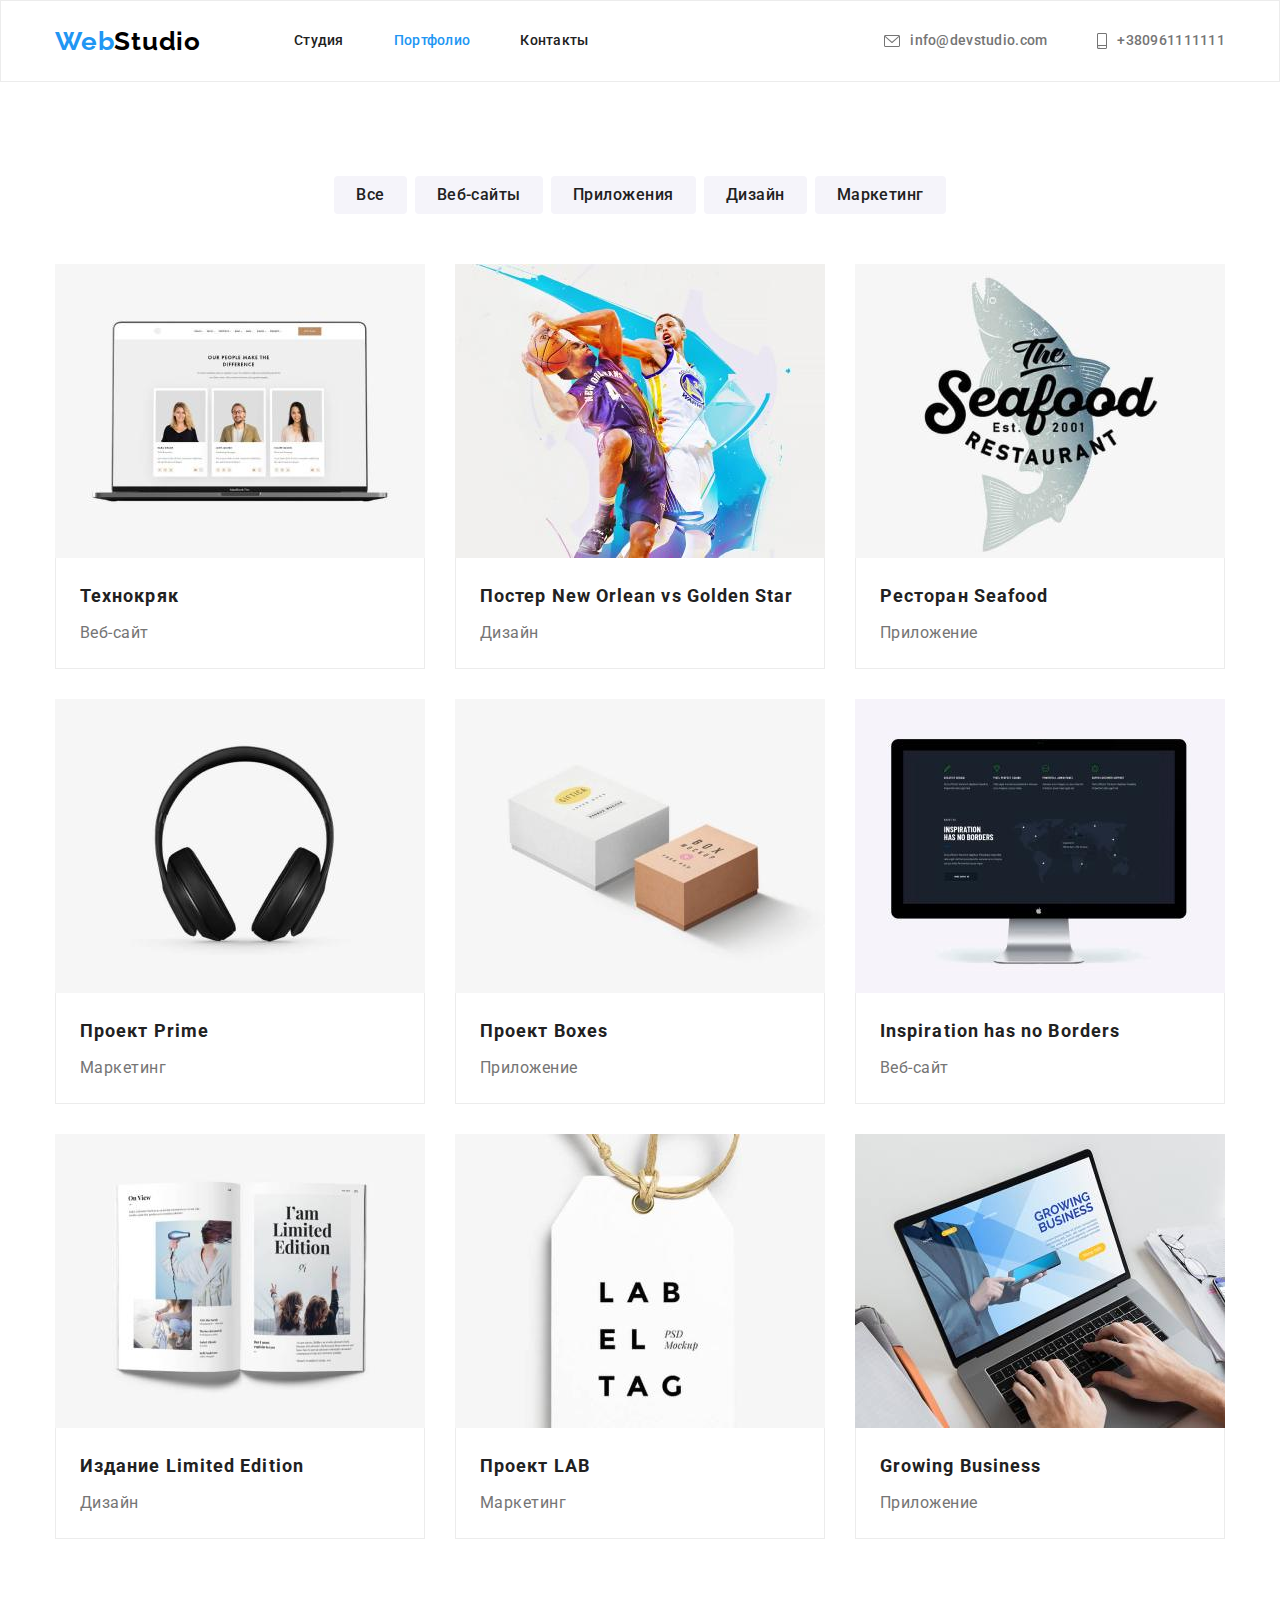
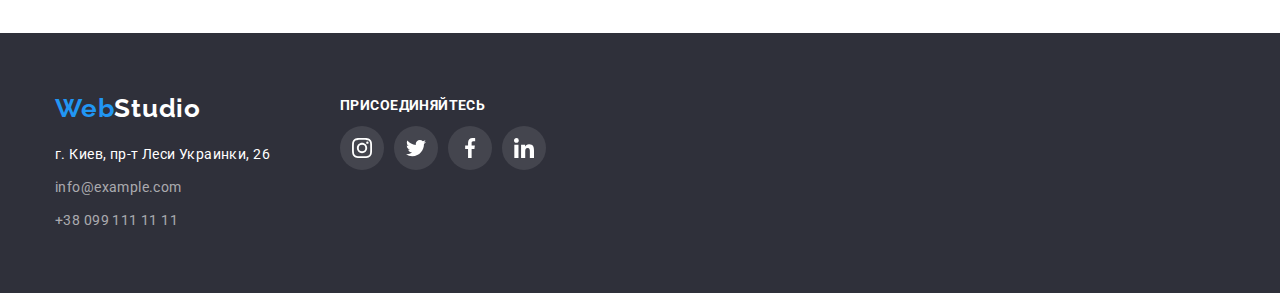
==== portfolio.html @ 05004d7f "copied hm-4" ====
<!DOCTYPE html>
<html lang="ru">
  <head>
    <meta charset="UTF-8" />
    <meta http-equiv="X-UA-Compatible" content="IE=edge" />
    <meta name="viewport" content="width=device-width, initial-scale=1.0" />
    <title>Портфолио</title>
    <link rel="preconnect" href="https://fonts.googleapis.com" />
    <link rel="preconnect" href="https://fonts.gstatic.com" crossorigin />
    <link
      href="https://fonts.googleapis.com/css2?family=Raleway:wght@700&family=Roboto:wght@400;500;700;900&display=swap"
      rel="stylesheet"
    />
    <link
      rel="stylesheet"
      href="https://cdnjs.cloudflare.com/ajax/libs/modern-normalize/1.1.0/modern-normalize.css"
    />
    <link rel="stylesheet" href="./css/styles.css" />
  </head>
  <body>
    <header class="header">
      <div class="container header-container">
        <a class="logo link" href="./" lang="en">
          <span class="logo-web">Web</span><span class="logo-primary">Studio</span>
        </a>
        <nav class="navigation">
          <ul class="nav-list list">
            <li class="nav-item">
              <a class="nav-link link" href="./">Студия</a>
            </li>
            <li class="nav-item">
              <a class="nav-link link current" href="./portfolio.html">Портфолио</a>
            </li>
            <li class="nav-item">
              <a class="nav-link link" href="">Контакты</a>
            </li>
          </ul>
        </nav>
        <ul class="contacts list">
          <li class="contact-item">
            <a class="contact-link link" href="mailto:info@devstudio.com">
              <svg class="contact-icon" width="16" height="12">
                <use href="./images/icons.svg#envelope"></use>
              </svg>
              info@devstudio.com</a
            >
          </li>
          <li>
            <a class="contact-link link" href="tel:+380961111111">
              <svg class="contact-icon" width="10" height="16">
                <use href="./images/icons.svg#smartphone"></use>
              </svg>
              +380961111111</a
            >
          </li>
        </ul>
      </div>
    </header>

    <main>
      <section class="section portfolio">
        <div class="container">
          <h1 class="visually-hidden">Наши работы</h1>
          <ul class="filter-list list">
            <li class="filter-item-btn">
              <button class="secondary-btn" type="button">Все</button>
            </li>
            <li class="filter-item-btn">
              <button class="secondary-btn" type="button">Веб-сайты</button>
            </li>
            <li class="filter-item-btn">
              <button class="secondary-btn" type="button">Приложения</button>
            </li>
            <li class="filter-item-btn">
              <button class="secondary-btn" type="button">Дизайн</button>
            </li>
            <li class="filter-item-btn">
              <button class="secondary-btn" type="button">Маркетинг</button>
            </li>
          </ul>
          <ul class="portfolio-list list">
            <li class="portfolio-item">
              <a class="portfolio-link link" href="">
                <img src="./images/tehnokrak.jpg" alt="Технокряк" width="370" height="294" />
                <div class="portfolio-tex">
                  <h2 class="portfolio-item-title">Технокряк</h2>
                  <p class="portfolio-item-text">Веб-сайт</p>
                </div>
              </a>
            </li>
            <li class="portfolio-item">
              <a class="portfolio-link link" href="">
                <img src="./images/poster.jpg" alt="Постер" width="370" height="294" />
                <div class="portfolio-tex">
                  <h2 class="portfolio-item-title">
                    Постер <span lang="en">New Orlean vs Golden Star</span>
                  </h2>
                  <p class="portfolio-item-text">Дизайн</p>
                </div>
              </a>
            </li>
            <li class="portfolio-item">
              <a class="portfolio-link link" href="">
                <img src="./images/seafood.jpg" alt="Ресторан" width="370" height="294" />
                <div class="portfolio-tex">
                  <h2 class="portfolio-item-title">Ресторан <span lang="en">Seafood</span></h2>
                  <p class="portfolio-item-text">Приложение</p>
                </div>
              </a>
            </li>
            <li class="portfolio-item">
              <a class="portfolio-link link" href="">
                <img src="./images/prime.jpg" alt="Наушники" width="370" height="294" />
                <div class="portfolio-tex">
                  <h2 class="portfolio-item-title">Проект <span lang="en">Prime</span></h2>
                  <p class="portfolio-item-text">Маркетинг</p>
                </div>
              </a>
            </li>
            <li class="portfolio-item">
              <a class="portfolio-link link" href="">
                <img src="./images/boxes.jpg" alt="Коробки" width="370" height="294" />
                <div class="portfolio-tex">
                  <h2 class="portfolio-item-title">Проект <span lang="en">Boxes</span></h2>
                  <p class="portfolio-item-text" lang="en">Приложение</p>
                </div>
              </a>
            </li>
            <li class="portfolio-item">
              <a class="portfolio-link link" href="">
                <img src="./images/Inspiration.jpg" alt="Монитор" width="370" height="294" />
                <div class="portfolio-tex">
                  <h2 class="portfolio-item-title" lang="en">Inspiration has no Borders</h2>
                  <p class="portfolio-item-text">Веб-сайт</p>
                </div>
              </a>
            </li>
            <li class="portfolio-item">
              <a class="portfolio-link link" href="">
                <img src="./images/limited.jpg" alt="Журнал" width="370" height="294" />
                <div class="portfolio-tex">
                  <h2 class="portfolio-item-title">
                    Издание <span lang="en">Limited Edition</span>
                  </h2>
                  <p class="portfolio-item-text">Дизайн</p>
                </div>
              </a>
            </li>
            <li class="portfolio-item">
              <a class="portfolio-link link" href="">
                <img src="./images/lab.jpg" alt="Бирка" width="370" height="294" />
                <div class="portfolio-tex">
                  <h2 class="portfolio-item-title">Проект <span lang="en">LAB</span></h2>
                  <p class="portfolio-item-text">Маркетинг</p>
                </div>
              </a>
            </li>
            <li class="portfolio-item">
              <a class="portfolio-link link" href="">
                <img src="./images/business.jpg" alt="Ноутбук" width="370" height="294" />
                <div class="portfolio-tex">
                  <h2 class="portfolio-item-title" lang="en">Growing Business</h2>
                  <p class="portfolio-item-text">Приложение</p>
                </div>
              </a>
            </li>
          </ul>
        </div>
      </section>
    </main>

    <footer class="footer">
      <div class="container footer-container">
        <div>
          <a class="logo link" href="./" lang="en">
            <span class="logo-web">Web</span><span class="logo-secondary">Studio</span>
          </a>
          <address class="address">
            <ul class="footer-contact-list list">
              <li class="footer-contact-item">
                <a
                  class="map link"
                  href="https://www.google.com.ua/maps/place/%D0%B1%D1%83%D0%BB.+%D0%9B%D0%B5%D1%81%D0%B8+%D0%A3%D0%BA%D1%80%D0%B0%D0%B8%D0%BD%D0%BA%D0%B8,+26,+%D0%9A%D0%B8%D0%B5%D0%B2,+02000/@50.4265841,30.5361971,17z/data=!4m13!1m7!3m6!1s0x40d4cf0e033ecbe9:0x57a4dffefec77da0!2z0LHRg9C7LiDQm9C10YHQuCDQo9C60YDQsNC40L3QutC4LCAyNiwg0JrQuNC10LIsIDAyMDAw!3b1!8m2!3d50.4265807!4d30.5383858!3m4!1s0x40d4cf0e033ecbe9:0x57a4dffefec77da0!8m2!3d50.4265807!4d30.5383858?hl=ru"
                  >г. Киев, пр-т Леси Украинки, 26</a
                >
              </li>
              <li class="footer-contact-item">
                <a class="footer-contact link" href="mailto:info@example.com">info@example.com</a>
              </li>
              <li class="footer-contact-item">
                <a class="footer-contact link" href="tel:+380991111111">+38 099 111 11 11</a>
              </li>
            </ul>
          </address>
        </div>
        <div class="join-us">
          <p class="join-us-text">присоединяйтесь</p>
          <ul class="join-us-list list">
            <li class="join-us-item">
              <a href="" class="join-us-link">
                <svg class="join-us-icon" width="20" height="20">
                  <use href="./images/icons.svg#instagram"></use>
                </svg>
              </a>
            </li>
            <li class="join-us-item">
              <a href="" class="join-us-link">
                <svg class="join-us-icon" width="20" height="20">
                  <use href="./images/icons.svg#twitter"></use>
                </svg>
              </a>
            </li>
            <li class="join-us-item">
              <a href="" class="join-us-link">
                <svg class="join-us-icon" width="20" height="20">
                  <use href="./images/icons.svg#facebook"></use>
                </svg>
              </a>
            </li>
            <li class="join-us-item">
              <a href="" class="join-us-link">
                <svg class="join-us-icon" width="20" height="20">
                  <use href="./images/icons.svg#linkedin"></use>
                </svg>
              </a>
            </li>
          </ul>
        </div>
      </div>
    </footer>
  </body>
</html>
---- css/styles.css ----
:root {
  --main-title-color: #212121;
  --second-title-color: #2196f3;
  --first-text-color: #757575;
  --second-text-color: #ffffff;
  --background-main: #ffffff;
  --background-hero: #2f303a;
  --background-section-three: #f5f4fa;
  --text-logo-primary: #000000;
  --main-border: #ececec;
  --main-social-icon-color: #afb1b8;
  --background-join-us: rgba(255, 255, 255, 0.1);
}
p,
h1,
h2,
h3,
h4,
h5,
h6 {
  margin: 0px;
}
ul {
  margin: 0px;
  padding: 0px;
}
button {
  cursor: pointer;
}
img {
  display: block;
  max-width: 100%;
  height: auto;
}

.container {
  width: 1200px;
  padding: 0 15px;
  margin: 0 auto;
}

body {
  margin: 0 auto;

  font-family: Roboto, sans-serif;
  color: var(--first-text-color);
  background-color: var(--background-main);
}

.list {
  list-style: none;
}
.link {
  text-decoration: none;
}
.visually-hidden {
  position: absolute;
  white-space: nowrap;
  width: 1px;
  height: 1px;
  overflow: hidden;
  border: 0;
  padding: 0;
  clip: rect(0 0 0 0);
  clip-path: inset(50%);
  margin: -1px;
}

.section {
  padding: 94px 0;
}

/* -------------------HEADER---------------------- */

.header {
  border: 1px solid var(--main-border);
}
.header-container {
  display: flex;
  align-items: center;
}

.logo {
  font-family: Raleway;
  font-weight: 700;
  font-size: 26px;
  line-height: 1.19;
  letter-spacing: 0.03em;
}

.logo:hover,
.logo:focus {
  color: var(--second-title-color);
}
.logo-web {
  color: var(--second-title-color);
}
.logo-primary {
  color: var(--text-logo-primary);
}

.navigation {
  margin-left: 93px;
}
.nav-list {
  display: flex;
  align-items: center;
}

.nav-item:not(:last-child) {
  margin-right: 50px;
}

.nav-link {
  display: block;
  padding: 32px 0;

  font-weight: 500;
  font-size: 14px;
  line-height: 1.14;
  letter-spacing: 0.02em;
  color: var(--main-title-color);
}

.nav-link:hover,
.nav-link:focus {
  color: var(--second-title-color);
}
.nav-link.current {
  color: var(--second-title-color);
}

.contacts {
  display: flex;
  align-items: center;
  margin-left: auto;
}
.contact-item:not(:last-child) {
  margin-right: 50px;
}
.contact-link {
  display: flex;
  justify-content: center;
  align-items: center;

  font-weight: 500;
  font-size: 14px;
  line-height: 1.14;
  letter-spacing: 0.02em;
  color: var(--first-text-color);
}

.contact-link:hover,
.contact-link:focus {
  color: var(--second-title-color);
}

.contact-icon {
  margin-right: 10px;
  fill: currentColor;
}

/* -----------------------HERO------------------- */

.hero {
  padding: 200px 0;
  background-color: var(--background-hero);
  text-align: center;

  max-width: 1600px;
  margin: 0 auto;
  background-image: linear-gradient(to right, rgba(47, 48, 58, 0.4), rgba(47, 48, 58, 0.4)),
    url('../images/hero.jpg');

  background-repeat: no-repeat;
  background-position: center;
  background-size: cover;
}

.primary-title {
  margin: 0 auto 30px;
  max-width: 696px;

  font-weight: 900;
  font-size: 44px;
  line-height: 1.36;
  letter-spacing: 0.06em;
  text-transform: uppercase;
  color: var(--second-text-color);
}
.primary-btn {
  min-width: 136px;
  padding: 10px 30px;
  border: 0;
  border-radius: 4px;
  box-shadow: 0px 4px 4px rgba(0, 0, 0, 0.15);

  font-family: inherit;
  font-weight: 700;
  font-size: 16px;
  line-height: 1.87;
  letter-spacing: 0.06em;
  color: var(--second-text-color);
  background-color: var(--second-title-color);
}

/* ------------------FEATURES--------------------- */
.features {
  padding-bottom: 47px;
}
.features-list {
  display: flex;
  align-items: center;
}

.feature-item {
  flex-basis: calc(100% / 4);
}

.feature-item:not(:last-child) {
  margin-right: 30px;
}

.feature-item-icon {
  display: flex;
  justify-content: center;
  padding: 25px 0;

  margin-bottom: 30px;
  border-radius: 4px;
  background-color: var(--background-section-three);
}

.features-title {
  margin-bottom: 10px;

  font-weight: 700;
  font-size: 14px;
  line-height: 1.14;
  letter-spacing: 0.03em;
  text-transform: uppercase;
  color: var(--main-title-color);
}
.features-text {
  max-width: 270px;

  font-size: 14px;
  line-height: 1.71;
  letter-spacing: 0.03em;
}

/* --------------------WORKS----AND----TEAM---------- */
.works {
  padding-top: 47px;
}

.team {
  background-color: var(--background-section-three);
}

.section-title {
  margin-bottom: 50px;

  font-weight: 700;
  font-size: 36px;
  line-height: 1.16;
  text-align: center;
  letter-spacing: 0.03em;
  color: var(--main-title-color);
}

.works-list,
.team-list {
  display: flex;
  align-items: center;
}
.work-item {
  flex-basis: calc(100% / 3);
}
.work-item:not(:last-child) {
  margin-right: 30px;
}
.team-item {
  flex-basis: calc(100% / 4);

  background: var(--background-main);

  box-shadow: 0px 1px 3px rgba(0, 0, 0, 0.12), 0px 1px 1px rgba(0, 0, 0, 0.14),
    0px 2px 1px rgba(0, 0, 0, 0.2);
  border-radius: 0px 0px 4px 4px;
}

.team-item:not(:last-child) {
  margin-right: 30px;
}

.teammate-content {
  padding: 30px 0;
}

.teammate-name {
  margin-bottom: 10px;

  font-weight: 500;
  font-size: 16px;
  line-height: 1.18;
  text-align: center;
  letter-spacing: 0.03em;

  color: var(--main-title-color);
}

.teammate-position {
  font-size: 16px;
  line-height: 1.18;
  text-align: center;
  letter-spacing: 0.03em;
}

.teammate-social-list {
  display: flex;
  justify-content: center;
  margin-top: 16px;
}

.teammate-social-item {
  width: 44px;
  height: 44px;
}

.teammate-social-item + .teammate-social-item {
  margin-left: 10px;
}

.teammate-social-link {
  width: 100%;
  height: 100%;
  border-radius: 50%;
  display: flex;
  align-items: center;
  justify-content: center;
  background-color: var(--background-main);
  color: var(--main-social-icon-color);
}

.teammate-social-icon {
  fill: currentColor;
}

.teammate-social-link:hover,
.teammate-social-link:focus {
  background-color: var(--second-title-color);
  color: var(--second-text-color);
}

/* ---------------------Regular clients-------- */
.clients-list {
  display: flex;
  justify-content: center;
}

.client-item {
  width: 170px;
  height: 92px;
}

.client-item + .client-item {
  margin-left: 30px;
}

.client-link {
  width: 100%;
  height: 100%;
  display: flex;
  align-items: center;
  justify-content: center;
  color: var(--main-social-icon-color);
  border: 1px solid var(--main-social-icon-color);
  border-radius: 4px;
}

.client-logo {
  fill: currentColor;
}

.client-link:hover,
.client-link:focus {
  color: var(--second-title-color);
  border: 1px solid var(--second-title-color);
}

/* ----------------------FOOTER---------------- */

.footer {
  background-color: var(--background-hero);
  padding: 60px 0;
}

.logo-secondary {
  color: var(--second-text-color);
}
.address {
  font-style: normal;
  margin-top: 20px;
}
.map {
  font-size: 14px;
  line-height: 1.71;
  letter-spacing: 0.03em;
  color: var(--second-text-color);
}

.footer-contact-item:not(:first-child) {
  margin-top: 9px;
}
.footer-contact {
  display: inline-block;

  font-family: Roboto;
  font-weight: normal;
  font-size: 14px;
  line-height: 1.71;
  letter-spacing: 0.03em;
  color: rgba(255, 255, 255, 0.6);
}
.footer-contact:hover,
.footer-contact:focus {
  color: var(--second-title-color);
}

.footer-container {
  display: flex;
}

.join-us {
  margin-top: 12px;
  margin-left: 70px;
}

.join-us-text {
  margin-bottom: 20px;

  font-weight: 700;
  font-size: 14px;
  line-height: 1.14px;
  letter-spacing: 0.03em;
  text-transform: uppercase;
  color: var(--second-text-color);
}

.join-us-list {
  display: flex;
  justify-content: center;
  margin-top: 16px;
}

.join-us-item {
  width: 44px;
  height: 44px;
}

.join-us-item + .join-us-item {
  margin-left: 10px;
}

.join-us-link {
  width: 100%;
  height: 100%;
  border-radius: 50%;
  display: flex;
  align-items: center;
  justify-content: center;
  background-color: var(--background-join-us);
  color: var(--second-text-color);
}

.join-us-icon {
  fill: currentColor;
}

.join-us-link:hover,
.join-us-link:focus {
  background-color: var(--second-title-color);
}

/* ---------------------PORTFOLIO----------------------- */

.filter-list {
  display: flex;
  margin-bottom: 50px;
  justify-content: center;
}

.secondary-btn {
  padding: 6px 22px;
  border-radius: 4px;
  border: 0;

  font-family: inherit;
  font-weight: 500;
  font-size: 16px;
  line-height: 1.62;
  letter-spacing: 0.03em;

  cursor: pointer;

  color: var(--main-title-color);
  background-color: var(--background-section-three);
}
.secondary-btn:hover,
.secondary-btn:focus,
.secondary-btn:active {
  color: var(--second-text-color);
  background-color: var(--second-title-color);
  box-shadow: 0px 3px 1px rgba(0, 0, 0, 0.1), 0px 1px 2px rgba(0, 0, 0, 0.08),
    0px 2px 2px rgba(0, 0, 0, 0.12);
}

.filter-item-btn:not(:last-child) {
  margin-right: 8px;
}

.portfolio-list {
  display: flex;
  flex-wrap: wrap;
}

.portfolio-item {
  flex-basis: calc((100% - 2 * 30px) / 3);
  margin: 0 30px 30px 0;
}
.portfolio-item:nth-child(3n) {
  margin-right: 0;
}

.portfolio-item:nth-last-child(-n + 3) {
  margin-bottom: 0;
}

.portfolio-item:hover,
.portfolio-item:focus {
  box-shadow: 0px 1px 1px rgba(0, 0, 0, 0.12), 0px 4px 4px rgba(0, 0, 0, 0.06),
    1px 4px 6px rgba(0, 0, 0, 0.16);
}

.portfolio-tex {
  padding: 20px 24px;
  border-right: 1px solid var(--main-border);
  border-bottom: 1px solid var(--main-border);
  border-left: 1px solid var(--main-border);
  background-color: var(--background-main);
}

.portfolio-item-title {
  margin-bottom: 4px;

  font-weight: 700;
  font-size: 18px;
  line-height: 2;
  letter-spacing: 0.06em;
  color: var(--main-title-color);
}
.portfolio-item-text {
  font-size: 16px;
  line-height: 1.87;
  letter-spacing: 0.03em;
  color: var(--first-text-color);
}
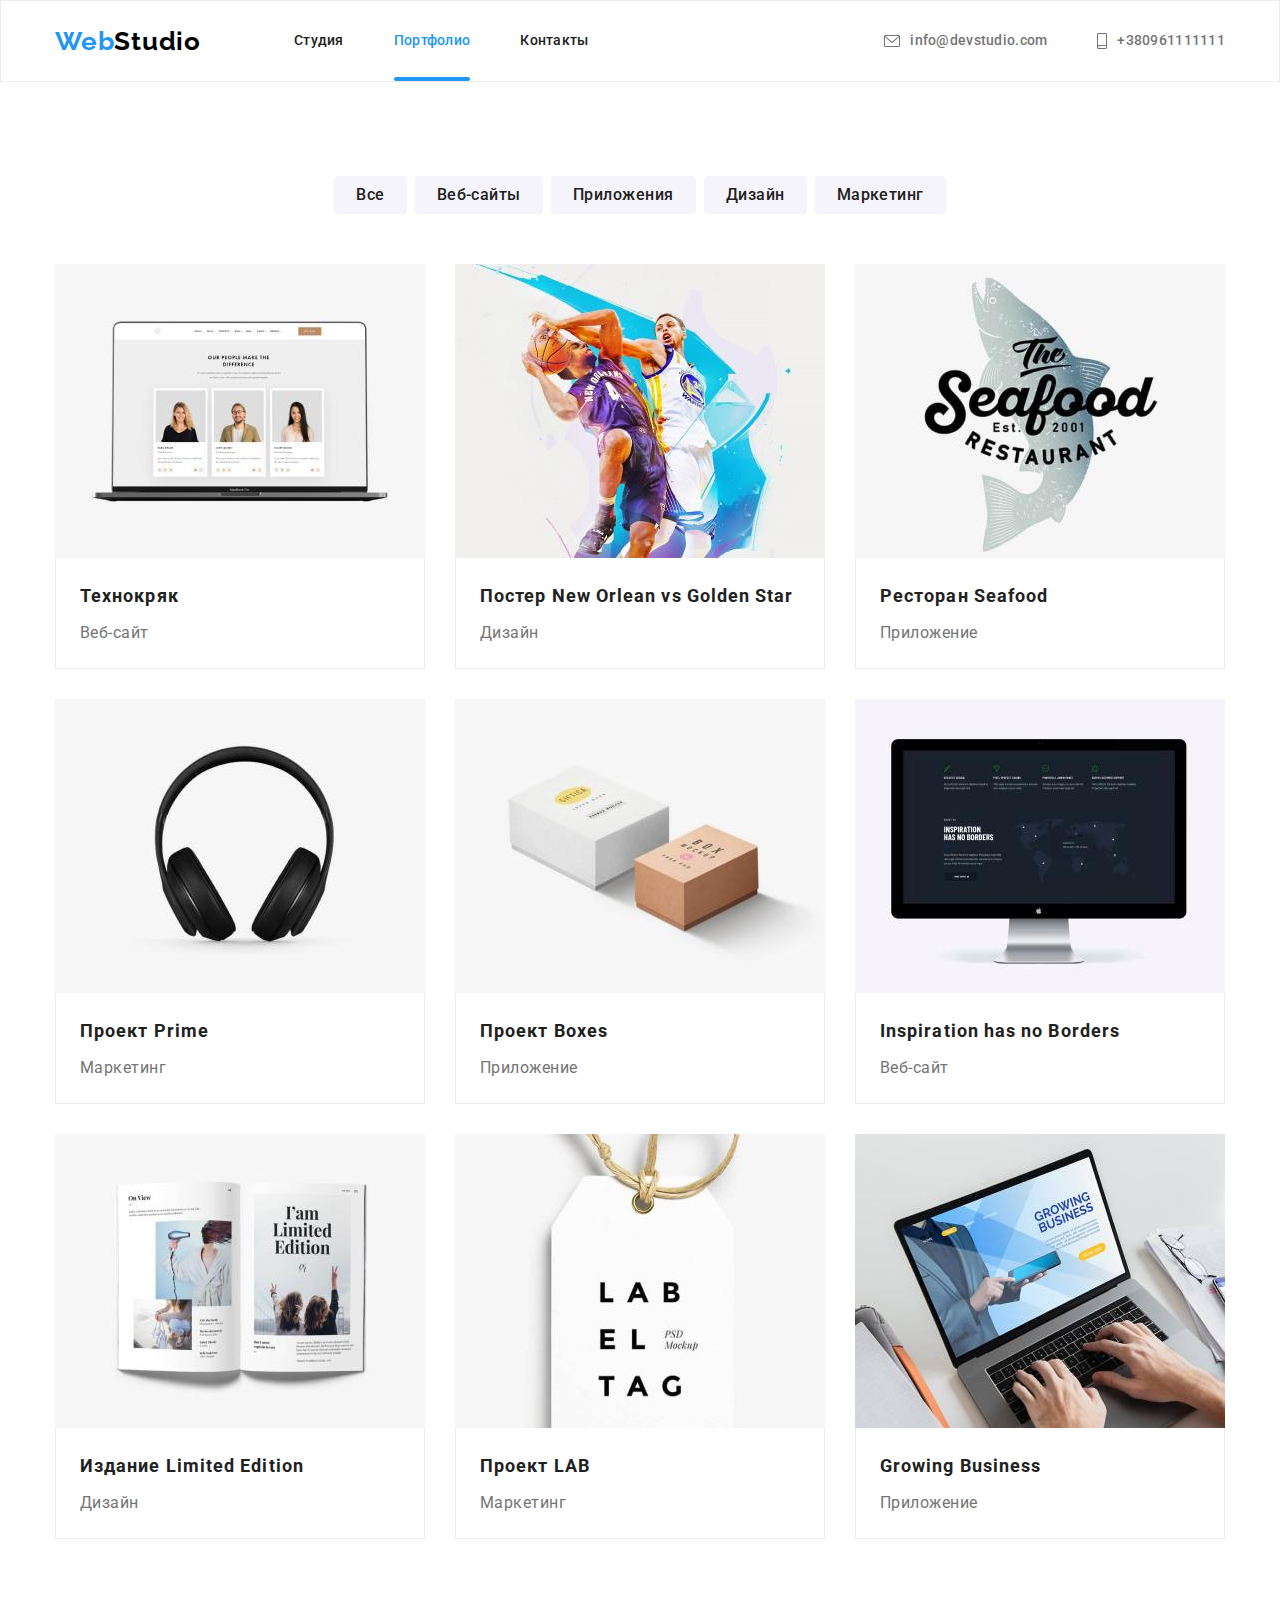
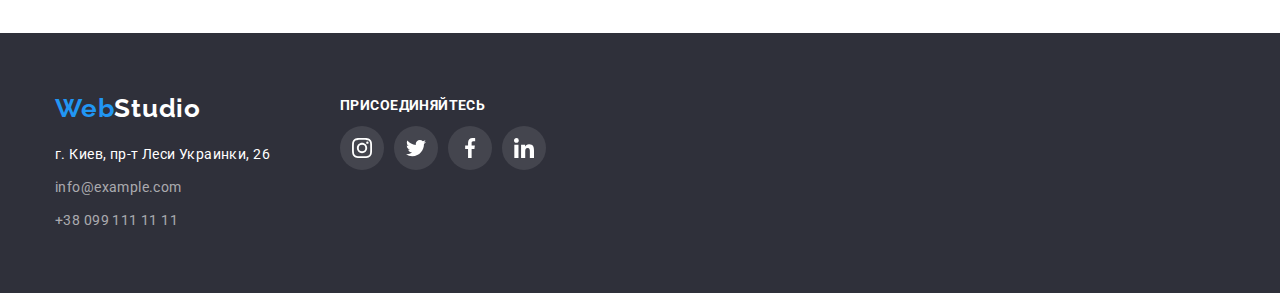
==== commit 5790327b: "modal window and cards" ====
--- a/portfolio.html
+++ b/portfolio.html
@@ -81,7 +81,14 @@
           <ul class="portfolio-list list">
             <li class="portfolio-item">
               <a class="portfolio-link link" href="">
-                <img src="./images/tehnokrak.jpg" alt="Технокряк" width="370" height="294" />
+                <div class="portfolio-thumb">
+                  <img src="./images/tehnokrak.jpg" alt="Технокряк" width="370" height="294" />
+                  <p class="card-descripnion">
+                    Технокряк это современная площадка распространения коронавируса. Компании
+                    используют эту платформу для цифрового шпионажа и атак на защищённые сервера
+                    конкурентов.
+                  </p>
+                </div>
                 <div class="portfolio-tex">
                   <h2 class="portfolio-item-title">Технокряк</h2>
                   <p class="portfolio-item-text">Веб-сайт</p>
@@ -90,7 +97,14 @@
             </li>
             <li class="portfolio-item">
               <a class="portfolio-link link" href="">
-                <img src="./images/poster.jpg" alt="Постер" width="370" height="294" />
+                <div class="portfolio-thumb">
+                  <img src="./images/poster.jpg" alt="Постер" width="370" height="294" />
+                  <p class="card-descripnion">
+                    Технокряк это современная площадка распространения коронавируса. Компании
+                    используют эту платформу для цифрового шпионажа и атак на защищённые сервера
+                    конкурентов.
+                  </p>
+                </div>
                 <div class="portfolio-tex">
                   <h2 class="portfolio-item-title">
                     Постер <span lang="en">New Orlean vs Golden Star</span>
@@ -101,7 +115,14 @@
             </li>
             <li class="portfolio-item">
               <a class="portfolio-link link" href="">
-                <img src="./images/seafood.jpg" alt="Ресторан" width="370" height="294" />
+                <div class="portfolio-thumb">
+                  <img src="./images/seafood.jpg" alt="Ресторан" width="370" height="294" />
+                  <p class="card-descripnion">
+                    Технокряк это современная площадка распространения коронавируса. Компании
+                    используют эту платформу для цифрового шпионажа и атак на защищённые сервера
+                    конкурентов.
+                  </p>
+                </div>
                 <div class="portfolio-tex">
                   <h2 class="portfolio-item-title">Ресторан <span lang="en">Seafood</span></h2>
                   <p class="portfolio-item-text">Приложение</p>
@@ -110,7 +131,14 @@
             </li>
             <li class="portfolio-item">
               <a class="portfolio-link link" href="">
-                <img src="./images/prime.jpg" alt="Наушники" width="370" height="294" />
+                <div class="portfolio-thumb">
+                  <img src="./images/prime.jpg" alt="Наушники" width="370" height="294" />
+                  <p class="card-descripnion">
+                    Технокряк это современная площадка распространения коронавируса. Компании
+                    используют эту платформу для цифрового шпионажа и атак на защищённые сервера
+                    конкурентов.
+                  </p>
+                </div>
                 <div class="portfolio-tex">
                   <h2 class="portfolio-item-title">Проект <span lang="en">Prime</span></h2>
                   <p class="portfolio-item-text">Маркетинг</p>
@@ -119,7 +147,14 @@
             </li>
             <li class="portfolio-item">
               <a class="portfolio-link link" href="">
-                <img src="./images/boxes.jpg" alt="Коробки" width="370" height="294" />
+                <div class="portfolio-thumb">
+                  <img src="./images/boxes.jpg" alt="Коробки" width="370" height="294" />
+                  <p class="card-descripnion">
+                    Технокряк это современная площадка распространения коронавируса. Компании
+                    используют эту платформу для цифрового шпионажа и атак на защищённые сервера
+                    конкурентов.
+                  </p>
+                </div>
                 <div class="portfolio-tex">
                   <h2 class="portfolio-item-title">Проект <span lang="en">Boxes</span></h2>
                   <p class="portfolio-item-text" lang="en">Приложение</p>
@@ -128,7 +163,14 @@
             </li>
             <li class="portfolio-item">
               <a class="portfolio-link link" href="">
-                <img src="./images/Inspiration.jpg" alt="Монитор" width="370" height="294" />
+                <div class="portfolio-thumb">
+                  <img src="./images/Inspiration.jpg" alt="Монитор" width="370" height="294" />
+                  <p class="card-descripnion">
+                    Технокряк это современная площадка распространения коронавируса. Компании
+                    используют эту платформу для цифрового шпионажа и атак на защищённые сервера
+                    конкурентов.
+                  </p>
+                </div>
                 <div class="portfolio-tex">
                   <h2 class="portfolio-item-title" lang="en">Inspiration has no Borders</h2>
                   <p class="portfolio-item-text">Веб-сайт</p>
@@ -137,7 +179,14 @@
             </li>
             <li class="portfolio-item">
               <a class="portfolio-link link" href="">
-                <img src="./images/limited.jpg" alt="Журнал" width="370" height="294" />
+                <div class="portfolio-thumb">
+                  <img src="./images/limited.jpg" alt="Журнал" width="370" height="294" />
+                  <p class="card-descripnion">
+                    Технокряк это современная площадка распространения коронавируса. Компании
+                    используют эту платформу для цифрового шпионажа и атак на защищённые сервера
+                    конкурентов.
+                  </p>
+                </div>
                 <div class="portfolio-tex">
                   <h2 class="portfolio-item-title">
                     Издание <span lang="en">Limited Edition</span>
@@ -148,7 +197,14 @@
             </li>
             <li class="portfolio-item">
               <a class="portfolio-link link" href="">
-                <img src="./images/lab.jpg" alt="Бирка" width="370" height="294" />
+                <div class="portfolio-thumb">
+                  <img src="./images/lab.jpg" alt="Бирка" width="370" height="294" />
+                  <p class="card-descripnion">
+                    Технокряк это современная площадка распространения коронавируса. Компании
+                    используют эту платформу для цифрового шпионажа и атак на защищённые сервера
+                    конкурентов.
+                  </p>
+                </div>
                 <div class="portfolio-tex">
                   <h2 class="portfolio-item-title">Проект <span lang="en">LAB</span></h2>
                   <p class="portfolio-item-text">Маркетинг</p>
@@ -157,7 +213,14 @@
             </li>
             <li class="portfolio-item">
               <a class="portfolio-link link" href="">
-                <img src="./images/business.jpg" alt="Ноутбук" width="370" height="294" />
+                <div class="portfolio-thumb">
+                  <img src="./images/business.jpg" alt="Ноутбук" width="370" height="294" />
+                  <p class="card-descripnion">
+                    Технокряк это современная площадка распространения коронавируса. Компании
+                    используют эту платформу для цифрового шпионажа и атак на защищённые сервера
+                    конкурентов.
+                  </p>
+                </div>
                 <div class="portfolio-tex">
                   <h2 class="portfolio-item-title" lang="en">Growing Business</h2>
                   <p class="portfolio-item-text">Приложение</p>
--- a/css/styles.css
+++ b/css/styles.css
@@ -113,6 +113,11 @@
 
 .nav-link {
   display: block;
+
+  position: relative;
+
+  transition: color 250ms cubic-bezier(0.4, 0, 0.2, 1);
+
   padding: 32px 0;
 
   font-weight: 500;
@@ -130,6 +135,17 @@
   color: var(--second-title-color);
 }
 
+.nav-link.current::after {
+  content: '';
+  width: 100%;
+  height: 4px;
+  background-color: var(--second-title-color);
+  border-radius: 2px;
+  position: absolute;
+  bottom: 0;
+  left: 0;
+}
+
 .contacts {
   display: flex;
   align-items: center;
@@ -140,6 +156,9 @@
 }
 .contact-link {
   display: flex;
+
+  transition: color 250ms cubic-bezier(0.4, 0, 0.2, 1);
+
   justify-content: center;
   align-items: center;
 
@@ -280,6 +299,26 @@
 .work-item:not(:last-child) {
   margin-right: 30px;
 }
+
+.work-thumb {
+  position: relative;
+}
+.work-text {
+  position: absolute;
+  bottom: 0;
+  padding: 27px 0;
+  width: 100%;
+
+  font-weight: 700;
+  font-size: 14px;
+  line-height: 1.14;
+  text-align: center;
+  letter-spacing: 0.03em;
+  text-transform: uppercase;
+  color: var(--second-text-color);
+  background: rgba(47, 48, 58, 0.8);
+}
+
 .team-item {
   flex-basis: calc(100% / 4);
 
@@ -333,12 +372,17 @@
 }
 
 .teammate-social-link {
+  transition: color 250ms cubic-bezier(0.4, 0, 0.2, 1),
+    background-color 250ms cubic-bezier(0.4, 0, 0.2, 1);
+
+  display: flex;
+  align-items: center;
+  justify-content: center;
+
   width: 100%;
   height: 100%;
   border-radius: 50%;
-  display: flex;
-  align-items: center;
-  justify-content: center;
+
   background-color: var(--background-main);
   color: var(--main-social-icon-color);
 }
@@ -369,11 +413,15 @@
 }
 
 .client-link {
+  transition: color 250ms cubic-bezier(0.4, 0, 0.2, 1), border 250ms cubic-bezier(0.4, 0, 0.2, 1);
+
+  display: flex;
+  align-items: center;
+  justify-content: center;
+
   width: 100%;
   height: 100%;
-  display: flex;
-  align-items: center;
-  justify-content: center;
+
   color: var(--main-social-icon-color);
   border: 1px solid var(--main-social-icon-color);
   border-radius: 4px;
@@ -416,6 +464,8 @@
 .footer-contact {
   display: inline-block;
 
+  transition: color 250ms cubic-bezier(0.4, 0, 0.2, 1);
+
   font-family: Roboto;
   font-weight: normal;
   font-size: 14px;
@@ -464,12 +514,16 @@
 }
 
 .join-us-link {
+  display: flex;
+  align-items: center;
+  justify-content: center;
+
+  transition: background-color 250ms cubic-bezier(0.4, 0, 0.2, 1);
+
   width: 100%;
   height: 100%;
   border-radius: 50%;
-  display: flex;
-  align-items: center;
-  justify-content: center;
+
   background-color: var(--background-join-us);
   color: var(--second-text-color);
 }
@@ -483,6 +537,60 @@
   background-color: var(--second-title-color);
 }
 
+/* ---------------------MODAL WINDOW--------------------- */
+.backdrop {
+  position: fixed;
+
+  width: 100vw;
+  height: 100vh;
+  background-color: rgba(0, 0, 0, 0.2);
+
+  top: 0;
+  left: 0;
+  transition: opacity 500ms, visibility 500ms;
+}
+.backdrop.is-hidden .modal {
+  transform: scale(2) rotate(180deg) translate(110px, 110px);
+}
+
+.modal {
+  position: absolute;
+
+  width: 528px;
+  min-height: 581px;
+  background-color: var(--background-main);
+  border-radius: 4px;
+  box-shadow: 0px 1px 3px rgba(0, 0, 0, 0.12), 0px 1px 1px rgba(0, 0, 0, 0.14),
+    0px 2px 1px rgba(0, 0, 0, 0.2);
+
+  top: 50%;
+  left: 50%;
+
+  transform: scale(1) rotate(0) translate(-50%, -50%);
+  transition: transform 300ms;
+}
+
+.modal-close {
+  position: absolute;
+  top: 14px;
+  right: 14px;
+  width: 30px;
+  height: 30px;
+
+  background-color: transparent;
+  border: 1px solid rgba(0, 0, 0, 0.1);
+  border-radius: 50%;
+  display: flex;
+  align-items: center;
+  justify-content: center;
+}
+
+.is-hidden {
+  visibility: hidden;
+  opacity: 0;
+  pointer-events: none;
+}
+
 /* ---------------------PORTFOLIO----------------------- */
 
 .filter-list {
@@ -492,6 +600,10 @@
 }
 
 .secondary-btn {
+  transition: color 250ms cubic-bezier(0.4, 0, 0.2, 1),
+    background-color 250ms cubic-bezier(0.4, 0, 0.2, 1),
+    box-shadow 250ms cubic-bezier(0.4, 0, 0.2, 1);
+
   padding: 6px 22px;
   border-radius: 4px;
   border: 0;
@@ -526,6 +638,8 @@
 }
 
 .portfolio-item {
+  transition: box-shadow 250ms cubic-bezier(0.4, 0, 0.2, 1);
+
   flex-basis: calc((100% - 2 * 30px) / 3);
   margin: 0 30px 30px 0;
 }
@@ -541,6 +655,34 @@
 .portfolio-item:focus {
   box-shadow: 0px 1px 1px rgba(0, 0, 0, 0.12), 0px 4px 4px rgba(0, 0, 0, 0.06),
     1px 4px 6px rgba(0, 0, 0, 0.16);
+}
+
+.portfolio-item:hover .card-descripnion,
+.portfolio-item:focus .card-descripnion {
+  transform: translateY(0);
+}
+
+.portfolio-thumb {
+  position: relative;
+  overflow: hidden;
+}
+
+.card-descripnion {
+  position: absolute;
+  top: 0;
+  left: 0;
+  height: 100%;
+  transform: translateY(100%);
+  transition: transform 250ms cubic-bezier(0.4, 0, 0.2, 1);
+  overflow: auto;
+
+  padding: 63px 24px;
+  background-color: rgba(33, 150, 243, 0.9);
+
+  font-size: 18px;
+  line-height: 1.56;
+  letter-spacing: 0.03em;
+  color: var(--second-text-color);
 }
 
 .portfolio-tex {
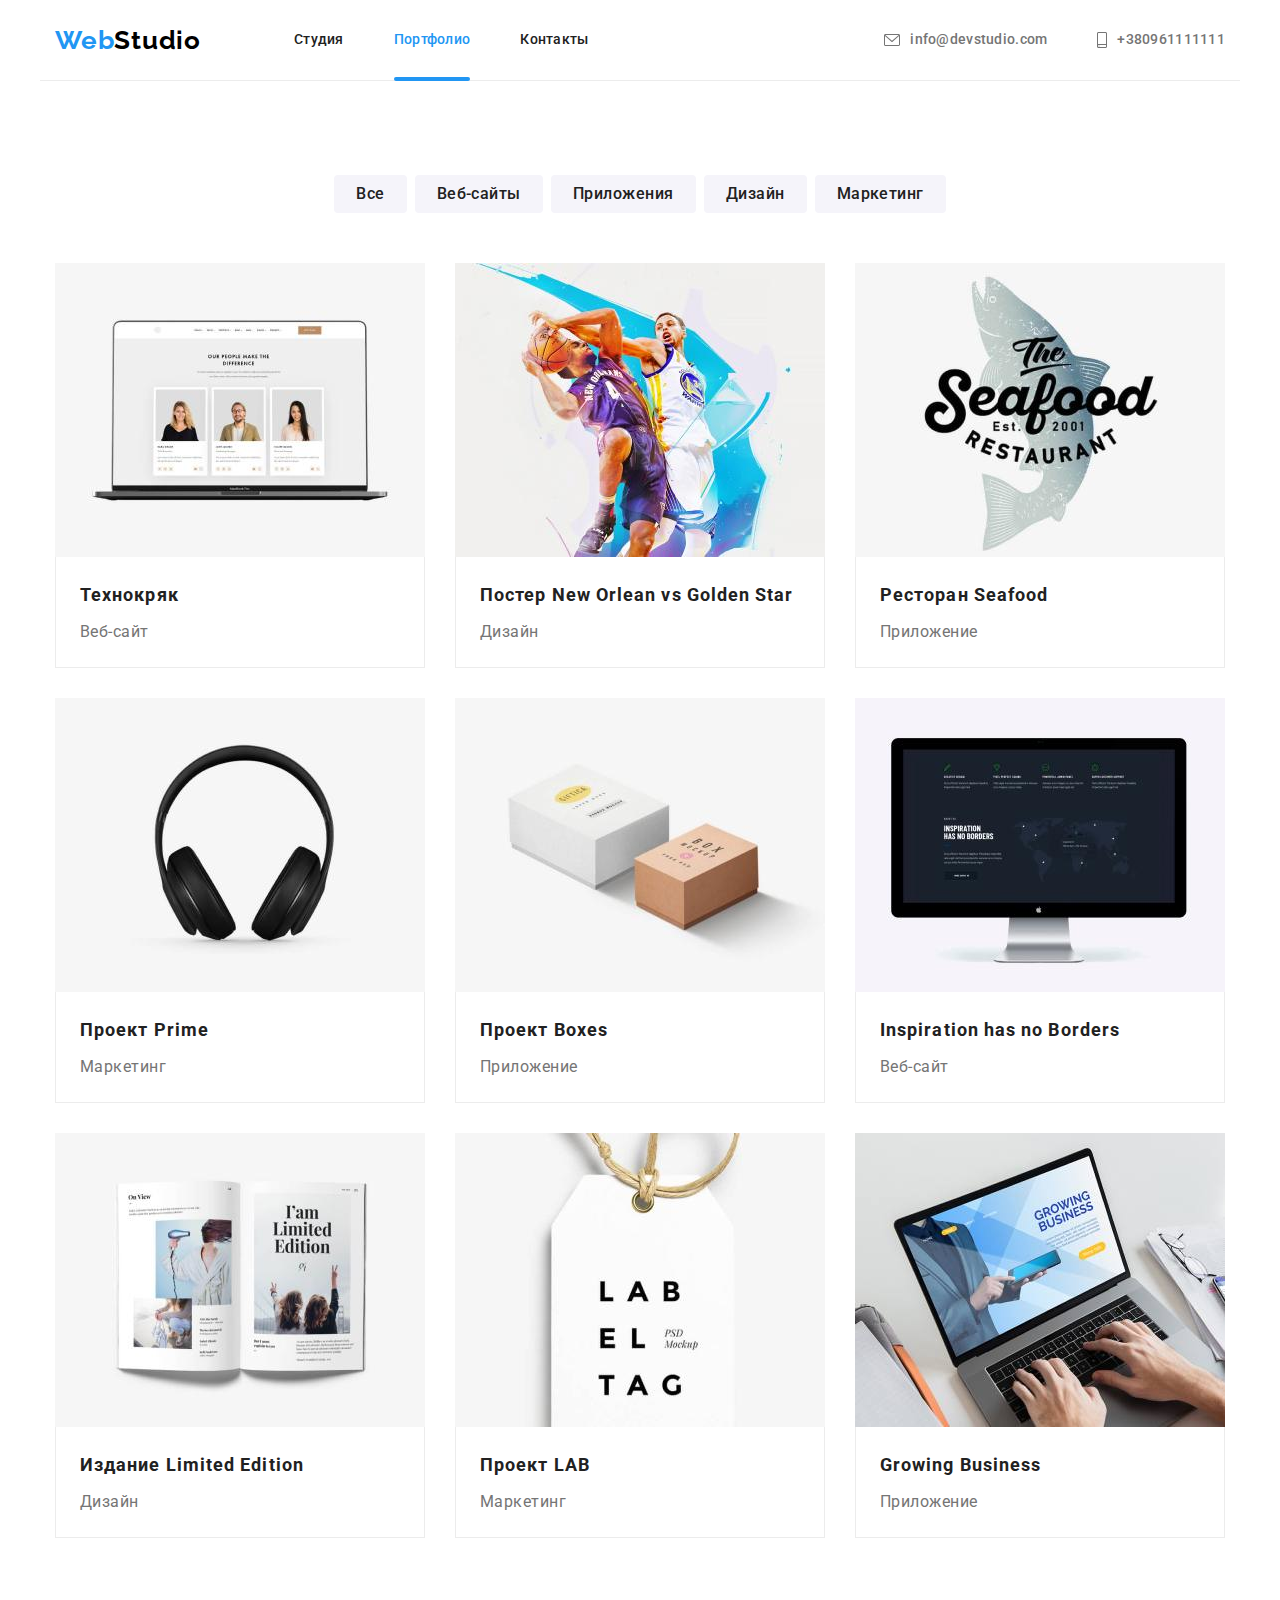
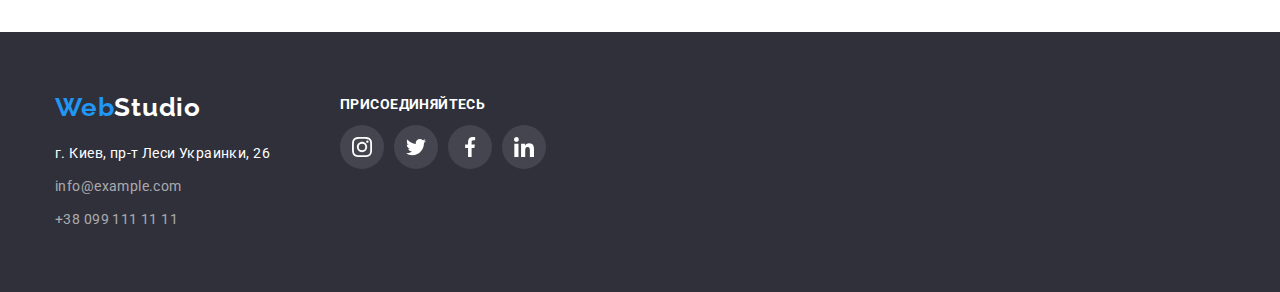
==== commit e7ac2ad4: "fixed bugs" ====
--- a/portfolio.html
+++ b/portfolio.html
@@ -80,152 +80,150 @@
           </ul>
           <ul class="portfolio-list list">
             <li class="portfolio-item">
-              <a class="portfolio-link link" href="">
-                <div class="portfolio-thumb">
-                  <img src="./images/tehnokrak.jpg" alt="Технокряк" width="370" height="294" />
-                  <p class="card-descripnion">
-                    Технокряк это современная площадка распространения коронавируса. Компании
-                    используют эту платформу для цифрового шпионажа и атак на защищённые сервера
-                    конкурентов.
-                  </p>
-                </div>
-                <div class="portfolio-tex">
-                  <h2 class="portfolio-item-title">Технокряк</h2>
-                  <p class="portfolio-item-text">Веб-сайт</p>
-                </div>
-              </a>
-            </li>
-            <li class="portfolio-item">
-              <a class="portfolio-link link" href="">
-                <div class="portfolio-thumb">
-                  <img src="./images/poster.jpg" alt="Постер" width="370" height="294" />
-                  <p class="card-descripnion">
-                    Технокряк это современная площадка распространения коронавируса. Компании
-                    используют эту платформу для цифрового шпионажа и атак на защищённые сервера
-                    конкурентов.
-                  </p>
-                </div>
-                <div class="portfolio-tex">
-                  <h2 class="portfolio-item-title">
-                    Постер <span lang="en">New Orlean vs Golden Star</span>
-                  </h2>
-                  <p class="portfolio-item-text">Дизайн</p>
-                </div>
-              </a>
-            </li>
-            <li class="portfolio-item">
-              <a class="portfolio-link link" href="">
-                <div class="portfolio-thumb">
-                  <img src="./images/seafood.jpg" alt="Ресторан" width="370" height="294" />
-                  <p class="card-descripnion">
-                    Технокряк это современная площадка распространения коронавируса. Компании
-                    используют эту платформу для цифрового шпионажа и атак на защищённые сервера
-                    конкурентов.
-                  </p>
-                </div>
-                <div class="portfolio-tex">
-                  <h2 class="portfolio-item-title">Ресторан <span lang="en">Seafood</span></h2>
-                  <p class="portfolio-item-text">Приложение</p>
-                </div>
-              </a>
-            </li>
-            <li class="portfolio-item">
-              <a class="portfolio-link link" href="">
-                <div class="portfolio-thumb">
-                  <img src="./images/prime.jpg" alt="Наушники" width="370" height="294" />
-                  <p class="card-descripnion">
-                    Технокряк это современная площадка распространения коронавируса. Компании
-                    используют эту платформу для цифрового шпионажа и атак на защищённые сервера
-                    конкурентов.
-                  </p>
-                </div>
-                <div class="portfolio-tex">
-                  <h2 class="portfolio-item-title">Проект <span lang="en">Prime</span></h2>
-                  <p class="portfolio-item-text">Маркетинг</p>
-                </div>
-              </a>
-            </li>
-            <li class="portfolio-item">
-              <a class="portfolio-link link" href="">
-                <div class="portfolio-thumb">
-                  <img src="./images/boxes.jpg" alt="Коробки" width="370" height="294" />
-                  <p class="card-descripnion">
-                    Технокряк это современная площадка распространения коронавируса. Компании
-                    используют эту платформу для цифрового шпионажа и атак на защищённые сервера
-                    конкурентов.
-                  </p>
-                </div>
-                <div class="portfolio-tex">
-                  <h2 class="portfolio-item-title">Проект <span lang="en">Boxes</span></h2>
-                  <p class="portfolio-item-text" lang="en">Приложение</p>
-                </div>
-              </a>
-            </li>
-            <li class="portfolio-item">
-              <a class="portfolio-link link" href="">
-                <div class="portfolio-thumb">
-                  <img src="./images/Inspiration.jpg" alt="Монитор" width="370" height="294" />
-                  <p class="card-descripnion">
-                    Технокряк это современная площадка распространения коронавируса. Компании
-                    используют эту платформу для цифрового шпионажа и атак на защищённые сервера
-                    конкурентов.
-                  </p>
-                </div>
-                <div class="portfolio-tex">
-                  <h2 class="portfolio-item-title" lang="en">Inspiration has no Borders</h2>
-                  <p class="portfolio-item-text">Веб-сайт</p>
-                </div>
-              </a>
-            </li>
-            <li class="portfolio-item">
-              <a class="portfolio-link link" href="">
-                <div class="portfolio-thumb">
-                  <img src="./images/limited.jpg" alt="Журнал" width="370" height="294" />
-                  <p class="card-descripnion">
-                    Технокряк это современная площадка распространения коронавируса. Компании
-                    используют эту платформу для цифрового шпионажа и атак на защищённые сервера
-                    конкурентов.
-                  </p>
-                </div>
-                <div class="portfolio-tex">
-                  <h2 class="portfolio-item-title">
-                    Издание <span lang="en">Limited Edition</span>
-                  </h2>
-                  <p class="portfolio-item-text">Дизайн</p>
-                </div>
-              </a>
-            </li>
-            <li class="portfolio-item">
-              <a class="portfolio-link link" href="">
-                <div class="portfolio-thumb">
-                  <img src="./images/lab.jpg" alt="Бирка" width="370" height="294" />
-                  <p class="card-descripnion">
-                    Технокряк это современная площадка распространения коронавируса. Компании
-                    используют эту платформу для цифрового шпионажа и атак на защищённые сервера
-                    конкурентов.
-                  </p>
-                </div>
-                <div class="portfolio-tex">
-                  <h2 class="portfolio-item-title">Проект <span lang="en">LAB</span></h2>
-                  <p class="portfolio-item-text">Маркетинг</p>
-                </div>
-              </a>
-            </li>
-            <li class="portfolio-item">
-              <a class="portfolio-link link" href="">
-                <div class="portfolio-thumb">
-                  <img src="./images/business.jpg" alt="Ноутбук" width="370" height="294" />
-                  <p class="card-descripnion">
-                    Технокряк это современная площадка распространения коронавируса. Компании
-                    используют эту платформу для цифрового шпионажа и атак на защищённые сервера
-                    конкурентов.
-                  </p>
-                </div>
-                <div class="portfolio-tex">
-                  <h2 class="portfolio-item-title" lang="en">Growing Business</h2>
-                  <p class="portfolio-item-text">Приложение</p>
-                </div>
-              </a>
+              <div class="portfolio-thumb">
+                <img src="./images/tehnokrak.jpg" alt="Технокряк" width="370" height="294" />
+                <div class="card-description">
+                  <p class="card-description-text">
+                    Технокряк это современная площадка распространения коронавируса. Компании
+                    используют эту платформу для цифрового шпионажа и атак на защищённые сервера
+                    конкурентов.
+                  </p>
+                </div>
+              </div>
+              <div class="portfolio-tex">
+                <h2 class="portfolio-item-title">Технокряк</h2>
+                <p class="portfolio-item-text">Веб-сайт</p>
+              </div>
+            </li>
+            <li class="portfolio-item">
+              <div class="portfolio-thumb">
+                <img src="./images/poster.jpg" alt="Постер" width="370" height="294" />
+                <div class="card-description">
+                  <p class="card-description-text">
+                    Технокряк это современная площадка распространения коронавируса. Компании
+                    используют эту платформу для цифрового шпионажа и атак на защищённые сервера
+                    конкурентов.
+                  </p>
+                </div>
+              </div>
+              <div class="portfolio-tex">
+                <h2 class="portfolio-item-title">
+                  Постер <span lang="en">New Orlean vs Golden Star</span>
+                </h2>
+                <p class="portfolio-item-text">Дизайн</p>
+              </div>
+            </li>
+            <li class="portfolio-item">
+              <div class="portfolio-thumb">
+                <img src="./images/seafood.jpg" alt="Ресторан" width="370" height="294" />
+                <div class="card-description">
+                  <p class="card-description-text">
+                    Технокряк это современная площадка распространения коронавируса. Компании
+                    используют эту платформу для цифрового шпионажа и атак на защищённые сервера
+                    конкурентов.
+                  </p>
+                </div>
+              </div>
+              <div class="portfolio-tex">
+                <h2 class="portfolio-item-title">Ресторан <span lang="en">Seafood</span></h2>
+                <p class="portfolio-item-text">Приложение</p>
+              </div>
+            </li>
+            <li class="portfolio-item">
+              <div class="portfolio-thumb">
+                <img src="./images/prime.jpg" alt="Наушники" width="370" height="294" />
+                <div class="card-description">
+                  <p class="card-description-text">
+                    Технокряк это современная площадка распространения коронавируса. Компании
+                    используют эту платформу для цифрового шпионажа и атак на защищённые сервера
+                    конкурентов.
+                  </p>
+                </div>
+              </div>
+              <div class="portfolio-tex">
+                <h2 class="portfolio-item-title">Проект <span lang="en">Prime</span></h2>
+                <p class="portfolio-item-text">Маркетинг</p>
+              </div>
+            </li>
+            <li class="portfolio-item">
+              <div class="portfolio-thumb">
+                <img src="./images/boxes.jpg" alt="Коробки" width="370" height="294" />
+                <div class="card-description">
+                  <p class="card-description-text">
+                    Технокряк это современная площадка распространения коронавируса. Компании
+                    используют эту платформу для цифрового шпионажа и атак на защищённые сервера
+                    конкурентов.
+                  </p>
+                </div>
+              </div>
+              <div class="portfolio-tex">
+                <h2 class="portfolio-item-title">Проект <span lang="en">Boxes</span></h2>
+                <p class="portfolio-item-text" lang="en">Приложение</p>
+              </div>
+            </li>
+            <li class="portfolio-item">
+              <div class="portfolio-thumb">
+                <img src="./images/Inspiration.jpg" alt="Монитор" width="370" height="294" />
+                <div class="card-description">
+                  <p class="card-description-text">
+                    Технокряк это современная площадка распространения коронавируса. Компании
+                    используют эту платформу для цифрового шпионажа и атак на защищённые сервера
+                    конкурентов.
+                  </p>
+                </div>
+              </div>
+              <div class="portfolio-tex">
+                <h2 class="portfolio-item-title" lang="en">Inspiration has no Borders</h2>
+                <p class="portfolio-item-text">Веб-сайт</p>
+              </div>
+            </li>
+            <li class="portfolio-item">
+              <div class="portfolio-thumb">
+                <img src="./images/limited.jpg" alt="Журнал" width="370" height="294" />
+                <div class="card-description">
+                  <p class="card-description-text">
+                    Технокряк это современная площадка распространения коронавируса. Компании
+                    используют эту платформу для цифрового шпионажа и атак на защищённые сервера
+                    конкурентов.
+                  </p>
+                </div>
+              </div>
+              <div class="portfolio-tex">
+                <h2 class="portfolio-item-title">Издание <span lang="en">Limited Edition</span></h2>
+                <p class="portfolio-item-text">Дизайн</p>
+              </div>
+            </li>
+            <li class="portfolio-item">
+              <div class="portfolio-thumb">
+                <img src="./images/lab.jpg" alt="Бирка" width="370" height="294" />
+                <div class="card-description">
+                  <p class="card-description-text">
+                    Технокряк это современная площадка распространения коронавируса. Компании
+                    используют эту платформу для цифрового шпионажа и атак на защищённые сервера
+                    конкурентов.
+                  </p>
+                </div>
+              </div>
+              <div class="portfolio-tex">
+                <h2 class="portfolio-item-title">Проект <span lang="en">LAB</span></h2>
+                <p class="portfolio-item-text">Маркетинг</p>
+              </div>
+            </li>
+            <li class="portfolio-item">
+              <div class="portfolio-thumb">
+                <img src="./images/business.jpg" alt="Ноутбук" width="370" height="294" />
+                <div class="card-description">
+                  <p class="card-description-text">
+                    Технокряк это современная площадка распространения коронавируса. Компании
+                    используют эту платформу для цифрового шпионажа и атак на защищённые сервера
+                    конкурентов.
+                  </p>
+                </div>
+              </div>
+              <div class="portfolio-tex">
+                <h2 class="portfolio-item-title" lang="en">Growing Business</h2>
+                <p class="portfolio-item-text">Приложение</p>
+              </div>
             </li>
           </ul>
         </div>
--- a/css/styles.css
+++ b/css/styles.css
@@ -72,12 +72,10 @@
 
 /* -------------------HEADER---------------------- */
 
-.header {
-  border: 1px solid var(--main-border);
-}
 .header-container {
   display: flex;
   align-items: center;
+  border-bottom: 1px solid var(--main-border);
 }
 
 .logo {
@@ -142,7 +140,7 @@
   background-color: var(--second-title-color);
   border-radius: 2px;
   position: absolute;
-  bottom: 0;
+  bottom: -1px;
   left: 0;
 }
 
@@ -303,12 +301,16 @@
 .work-thumb {
   position: relative;
 }
-.work-text {
+
+.work-description {
   position: absolute;
   bottom: 0;
   padding: 27px 0;
   width: 100%;
-
+  background: rgba(47, 48, 58, 0.8);
+}
+
+.work-text {
   font-weight: 700;
   font-size: 14px;
   line-height: 1.14;
@@ -316,7 +318,6 @@
   letter-spacing: 0.03em;
   text-transform: uppercase;
   color: var(--second-text-color);
-  background: rgba(47, 48, 58, 0.8);
 }
 
 .team-item {
@@ -657,8 +658,8 @@
     1px 4px 6px rgba(0, 0, 0, 0.16);
 }
 
-.portfolio-item:hover .card-descripnion,
-.portfolio-item:focus .card-descripnion {
+.portfolio-item:hover .card-description,
+.portfolio-item:focus .card-description {
   transform: translateY(0);
 }
 
@@ -667,18 +668,18 @@
   overflow: hidden;
 }
 
-.card-descripnion {
+.card-description {
   position: absolute;
   top: 0;
   left: 0;
   height: 100%;
   transform: translateY(100%);
   transition: transform 250ms cubic-bezier(0.4, 0, 0.2, 1);
-  overflow: auto;
-
   padding: 63px 24px;
   background-color: rgba(33, 150, 243, 0.9);
-
+}
+
+.card-description-text {
   font-size: 18px;
   line-height: 1.56;
   letter-spacing: 0.03em;
